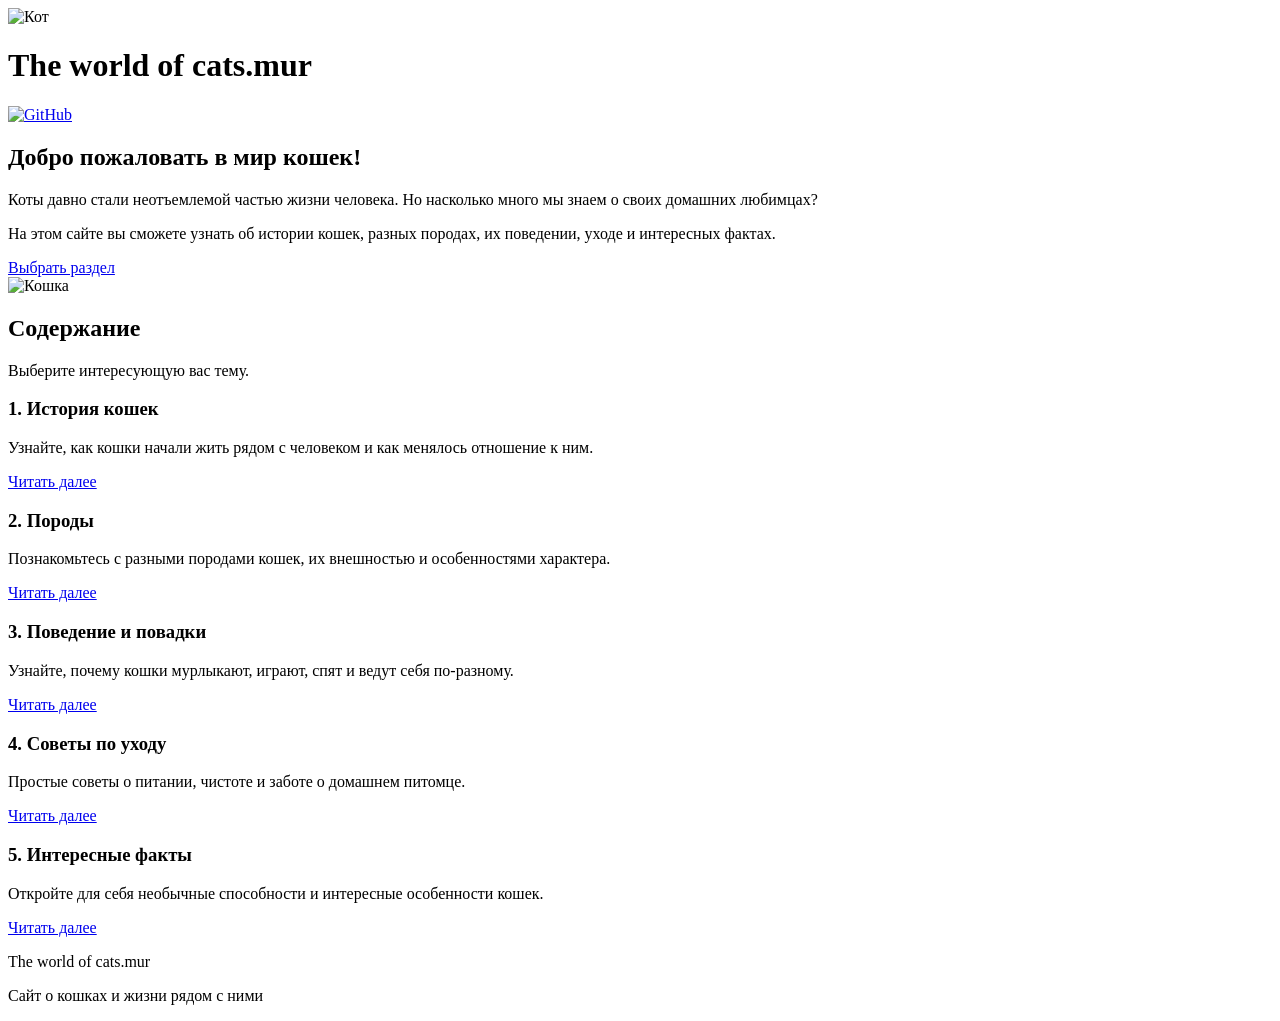
==== homepage/homepage.html @ f92fb0ef "Update homepage.html" ====
<!DOCTYPE html>
<html lang="ru">
<head>
    <meta charset="UTF-8">
    <meta name="viewport" content="width=device-width, initial-scale=1.0">
    <title>The world of cats.mur</title>

    <!-- Подключаем файл со стилями -->
    <link rel="stylesheet" href="style.css">
    <link rel="stylesheet" href="page1.css">
</head>

<body>

    <!-- ШАПКА САЙТА -->
<header class="site-header">

    <div class="logo">
        <img src="Images/cat-icon.png" alt="Кот">
    </div>

    <h1>The world of cats.mur</h1>

    <a class="github-link"
       href="https://github.com/EasyIlia"
       target="_blank"
       rel="noopener noreferrer">

        <img src="Images/github.png" alt="GitHub">
    </a>

</header>


    <!-- ВСТУПЛЕНИЕ И ГЛАВНАЯ ФОТОГРАФИЯ -->
    <div class="intro">

        <div class="intro-text">

            <h2>Добро пожаловать в мир кошек!</h2>

            <p>
                Коты давно стали неотъемлемой частью жизни человека.
                Но насколько много мы знаем о своих домашних любимцах?
            </p>

            <p>
                На этом сайте вы сможете узнать об истории кошек,
                разных породах, их поведении, уходе и интересных фактах.
            </p>

            <!-- При нажатии страница прокрутится к разделам -->
            <a class="button" href="#sections">Выбрать раздел</a>

        </div>

        <img class="main-cat"
             src="Images/images.jpeg"
             alt="Кошка">

    </div>


    <!-- ОСНОВНЫЕ РАЗДЕЛЫ САЙТА -->
    <div class="sections" id="sections">

        <h2>Содержание</h2>

        <p class="description">
            Выберите интересующую вас тему.
        </p>

        <!-- Карточки разделов располагаются с помощью Grid -->
        <div class="card-container">

            <div class="card">
                <h3>1. История кошек</h3>

                <p>
                    Узнайте, как кошки начали жить рядом
                    с человеком и как менялось отношение к ним.
                </p>

               <a href="page1History/hist.html">Читать далее</a>
            </div>


            <div class="card">
                <h3>2. Породы</h3>

                <p>
                    Познакомьтесь с разными породами кошек,
                    их внешностью и особенностями характера.
                </p>

                <a href="breeds.html">Читать далее</a>
            </div>


            <div class="card">
                <h3>3. Поведение и повадки</h3>

                <p>
                    Узнайте, почему кошки мурлыкают,
                    играют, спят и ведут себя по-разному.
                </p>

                <a href="behavior.html">Читать далее</a>
            </div>


            <div class="card">
                <h3>4. Советы по уходу</h3>

                <p>
                    Простые советы о питании, чистоте
                    и заботе о домашнем питомце.
                </p>

                <a href="care.html">Читать далее</a>
            </div>


            <div class="card">
                <h3>5. Интересные факты</h3>

                <p>
                    Откройте для себя необычные способности
                    и интересные особенности кошек.
                </p>

                <a href="facts.html">Читать далее</a>
            </div>

        </div>

    </div>


    <!-- ПОДВАЛ САЙТА -->
    <div class="footer">

        <p>The world of cats.mur</p>

        <p>Сайт о кошках и жизни рядом с ними</p>

    </div>

</body>
</html>
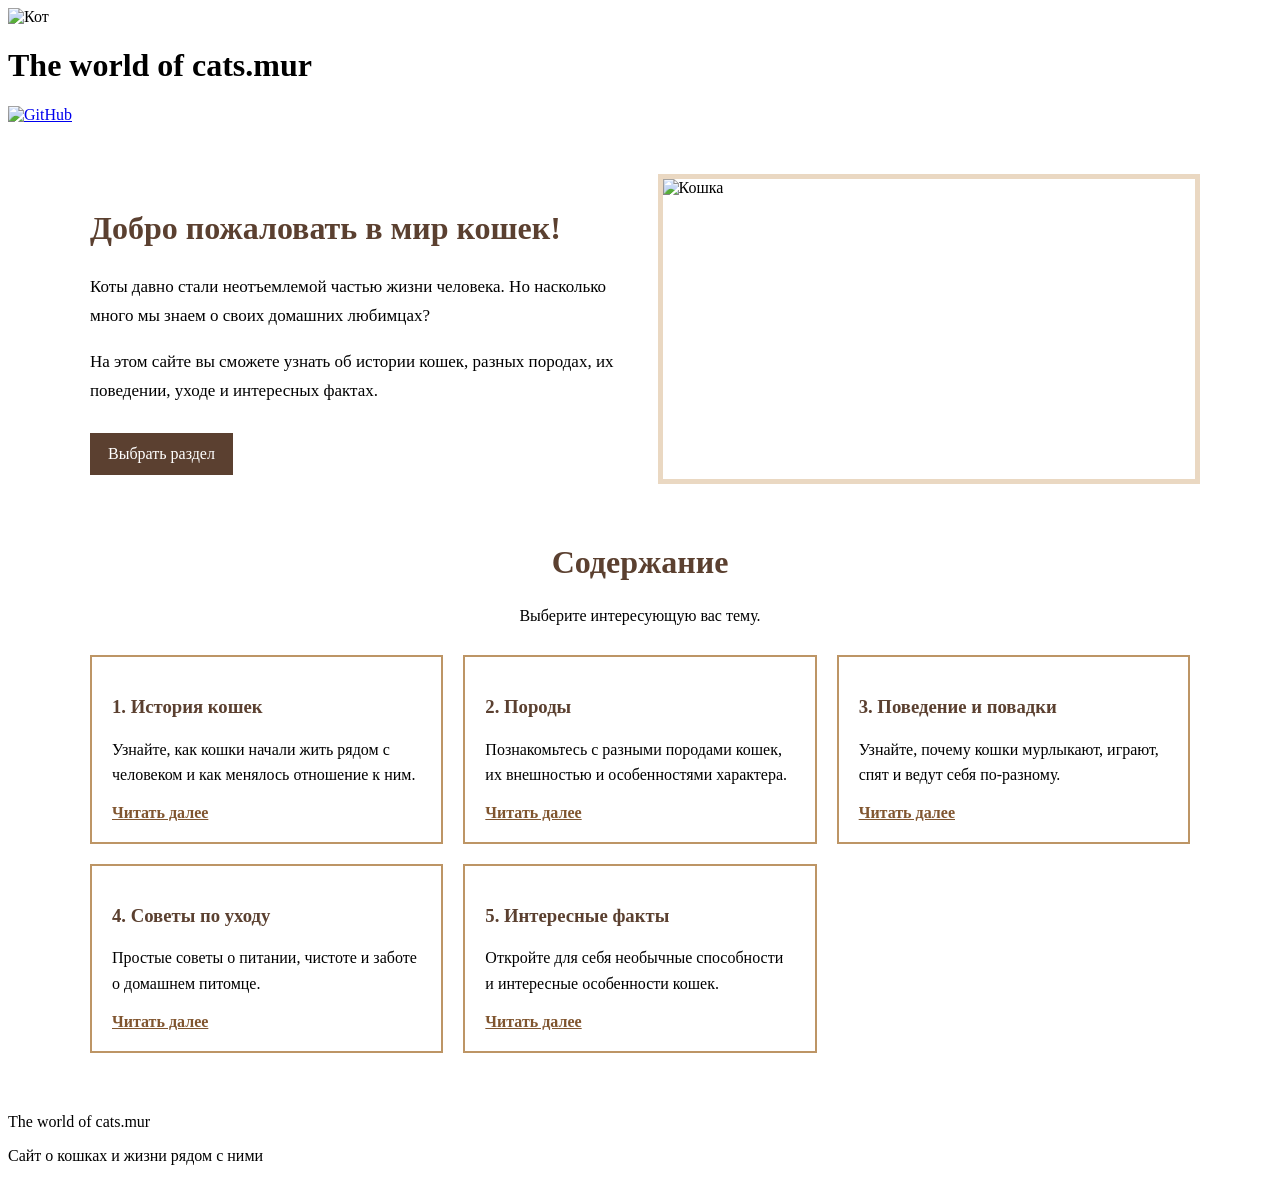
==== commit 003fd037: "Update homepage.html" ====
--- a/homepage/homepage.html
+++ b/homepage/homepage.html
@@ -8,7 +8,7 @@
 
     <!-- Подключаем файл со стилями -->
     <link rel="stylesheet" href="style.css">
-    <link rel="stylesheet" href="page1.css">
+    <link rel="stylesheet" href="homepage.css">
 </head>
 
 <body>
--- a/homepage/homepage.css
+++ b/homepage/homepage.css
@@ -0,0 +1,146 @@
+
+/* СТИЛИ ГЛАВНОЙ СТРАНИЦЫ */
+
+
+/* ВСТУПЛЕНИЕ */
+
+.intro {
+    display: grid;
+    grid-template-columns: 1fr 1fr;
+    align-items: center;
+    gap: 35px;
+    margin: 50px auto;
+    padding: 0 5%;
+    max-width: 1100px;
+}
+
+.intro-text h2 {
+    color: #5b4030;
+    font-size: 32px;
+}
+
+.intro-text p {
+    font-size: 17px;
+    line-height: 1.7;
+}
+
+
+/* КНОПКА-ССЫЛКА */
+
+.button {
+    display: inline-block;
+    margin-top: 10px;
+    padding: 10px 16px;
+    background-color: #5b4030;
+    border: 2px solid #5b4030;
+    color: white;
+    text-decoration: none;
+}
+
+.button:hover {
+    background-color: white;
+    color: #5b4030;
+}
+
+
+/* ГЛАВНАЯ ФОТОГРАФИЯ */
+
+.main-cat {
+    width: 100%;
+    height: 300px;
+    object-fit: cover;
+    border: 5px solid #ead8c2;
+}
+
+
+/* РАЗДЕЛЫ САЙТА */
+
+.sections {
+    margin: 60px auto;
+    padding: 0 5%;
+    max-width: 1100px;
+}
+
+.sections h2 {
+    color: #5b4030;
+    font-size: 32px;
+    text-align: center;
+}
+
+.description {
+    text-align: center;
+    margin-bottom: 30px;
+}
+
+
+/* КАРТОЧКИ */
+
+.card-container {
+    display: grid;
+    grid-template-columns: 1fr 1fr 1fr;
+    gap: 20px;
+}
+
+.card {
+    padding: 20px;
+    border: 2px solid #bd9565;
+    background-color: white;
+}
+
+.card h3 {
+    color: #5b4030;
+}
+
+.card p {
+    line-height: 1.6;
+}
+
+.card a {
+    color: #80552f;
+    font-weight: bold;
+}
+
+.card a:hover {
+    color: #bd9565;
+}
+
+
+/* ИЗМЕНЕНИЯ ДЛЯ УЗКОГО ЭКРАНА */
+
+@media (max-width: 700px) {
+
+    .header {
+        gap: 10px;
+        padding: 15px;
+    }
+
+    .header h1 {
+        font-size: 22px;
+    }
+
+    .intro {
+        grid-template-columns: 1fr;
+        gap: 20px;
+        margin: 30px auto;
+    }
+
+    .intro-text h2 {
+        font-size: 27px;
+    }
+
+    .main-cat {
+        height: auto;
+    }
+
+    .card-container {
+        grid-template-columns: 1fr;
+    }
+}
+
+
+/* ИКОНКА GITHUB В ШАПКЕ */
+
+.github-icon {
+    width: 40px;
+    height: 40px;
+}
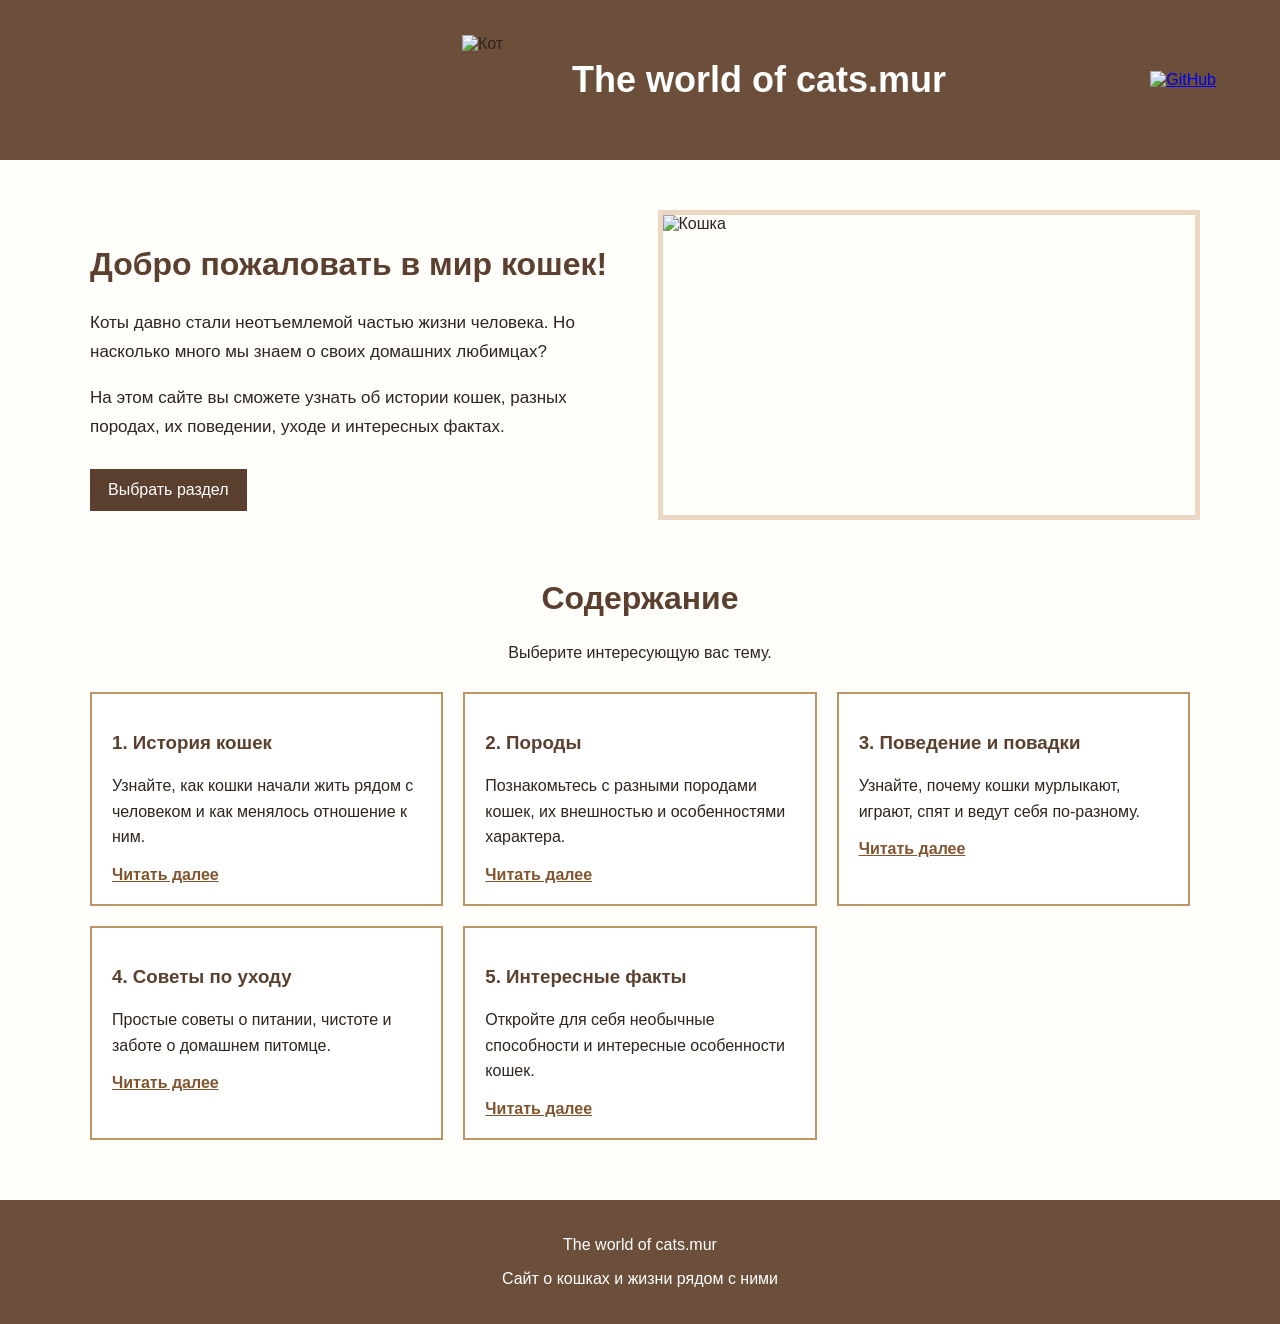
==== commit 940ecacc: "Update homepage.html" ====
--- a/homepage/homepage.html
+++ b/homepage/homepage.html
@@ -7,7 +7,7 @@
     <title>The world of cats.mur</title>
 
     <!-- Подключаем файл со стилями -->
-    <link rel="stylesheet" href="style.css">
+    <link rel="stylesheet" href="../style.css">
     <link rel="stylesheet" href="homepage.css">
 </head>
 
--- a/style.css
+++ b/style.css
@@ -0,0 +1,76 @@
+
+/* ОБЩИЕ СТИЛИ САЙТА */
+
+/* ОСНОВНЫЕ СТИЛИ */
+body {
+    margin: 0;
+    background-color: #fffefa;
+    color: #2e251f;
+    font-family: Arial, sans-serif;
+}
+
+
+/* ШАПКА САЙТА */
+
+.site-header {
+    display: flex;
+    align-items: center;
+    justify-content: center;
+    gap: 20px;
+
+    width: 100%;
+    min-height: 130px;
+    padding: 15px 5%;
+
+    background-color: #6B4F3A;
+}
+
+
+/* ЛОГОТИП */
+
+.logo {
+    width: 90px;
+    height: 90px;
+}
+
+.logo img {
+    width: 100%;
+    height: 100%;
+    object-fit: contain;
+}
+
+
+/* НАЗВАНИЕ САЙТА */
+
+.site-header h1 {
+    color: white;
+    font-size: 36px;
+    font-weight: bold;
+    text-align: center;
+}
+
+
+/* ССЫЛКА НА GITHUB */
+
+.github-link {
+    position: absolute;
+    right: 5%;
+}
+
+.github-link img {
+    width: 45px;
+    height: 45px;
+}
+
+
+/* ПОДВАЛ САЙТА */
+
+.footer,
+.site-footer {
+    padding: 20px;
+    background-color: #6B4F3A;
+    color: white;
+    text-align: center;
+}
+
+
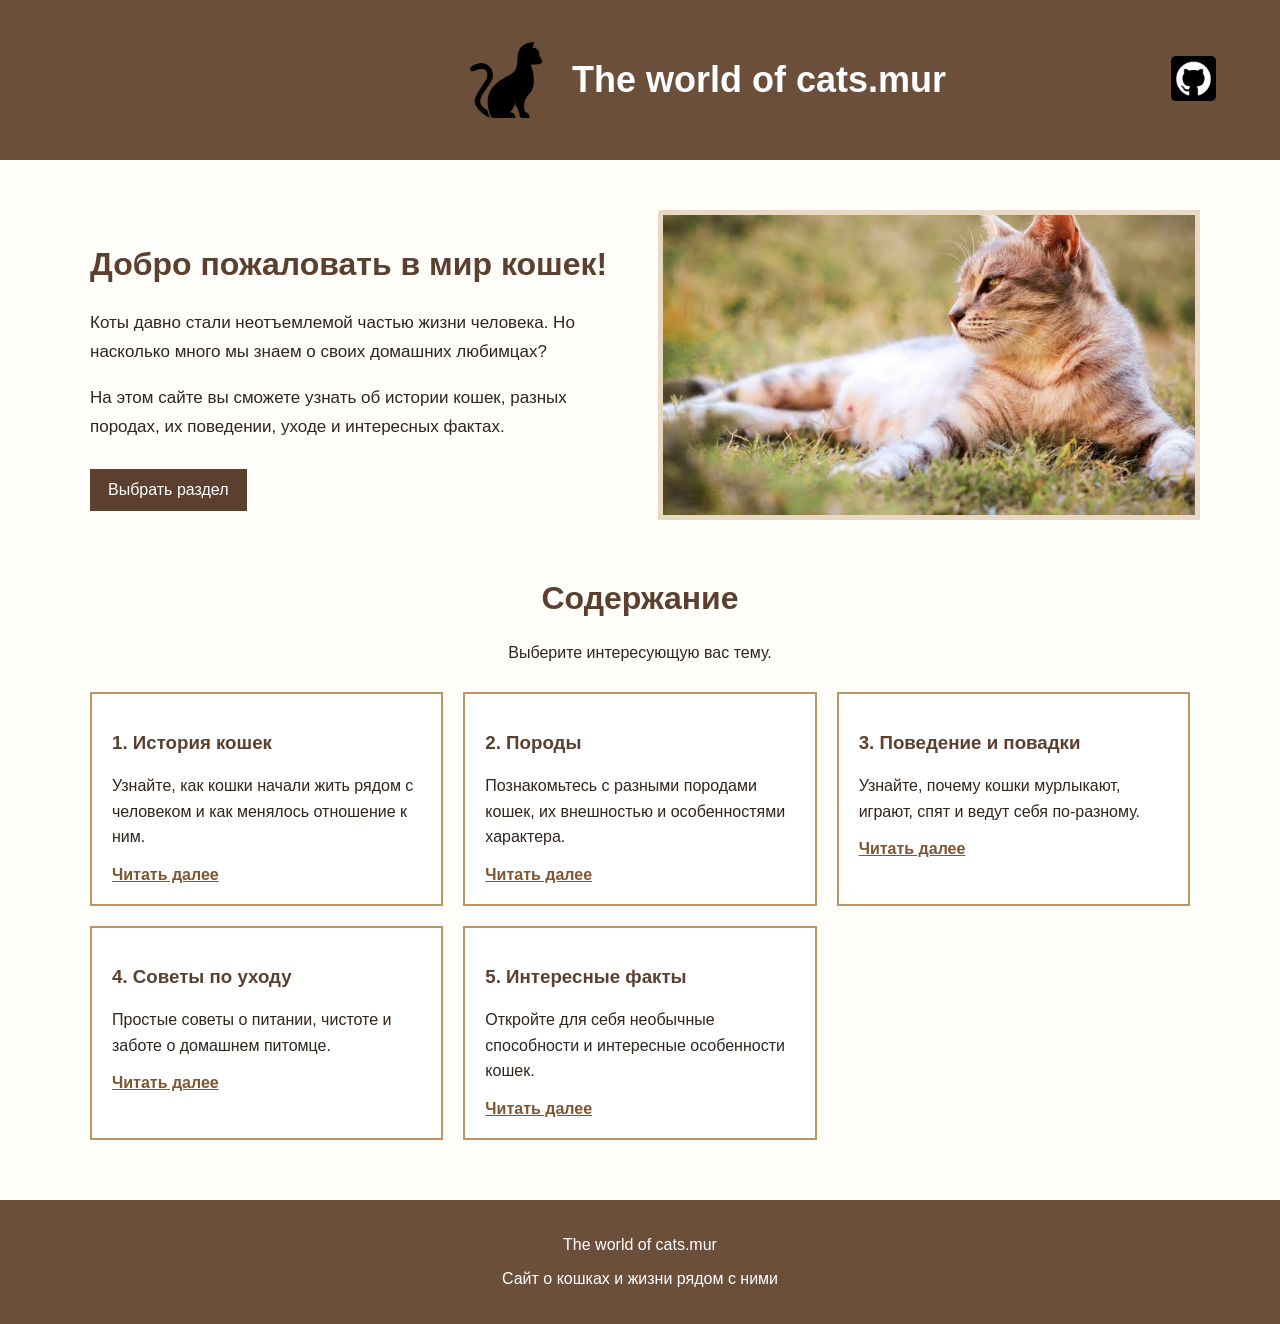
==== commit 748ee047: "Update homepage.html" ====
--- a/homepage/homepage.html
+++ b/homepage/homepage.html
@@ -17,7 +17,7 @@
 <header class="site-header">
 
     <div class="logo">
-        <img src="Images/cat-icon.png" alt="Кот">
+        <img src="../Images/cat-icon.png" alt="Кот">
     </div>
 
     <h1>The world of cats.mur</h1>
@@ -27,7 +27,7 @@
        target="_blank"
        rel="noopener noreferrer">
 
-        <img src="Images/github.png" alt="GitHub">
+        <img src="../Images/github.png" alt="GitHub">
     </a>
 
 </header>
@@ -56,7 +56,7 @@
         </div>
 
         <img class="main-cat"
-             src="Images/images.jpeg"
+             src="../Images/images.jpeg"
              alt="Кошка">
 
     </div>
